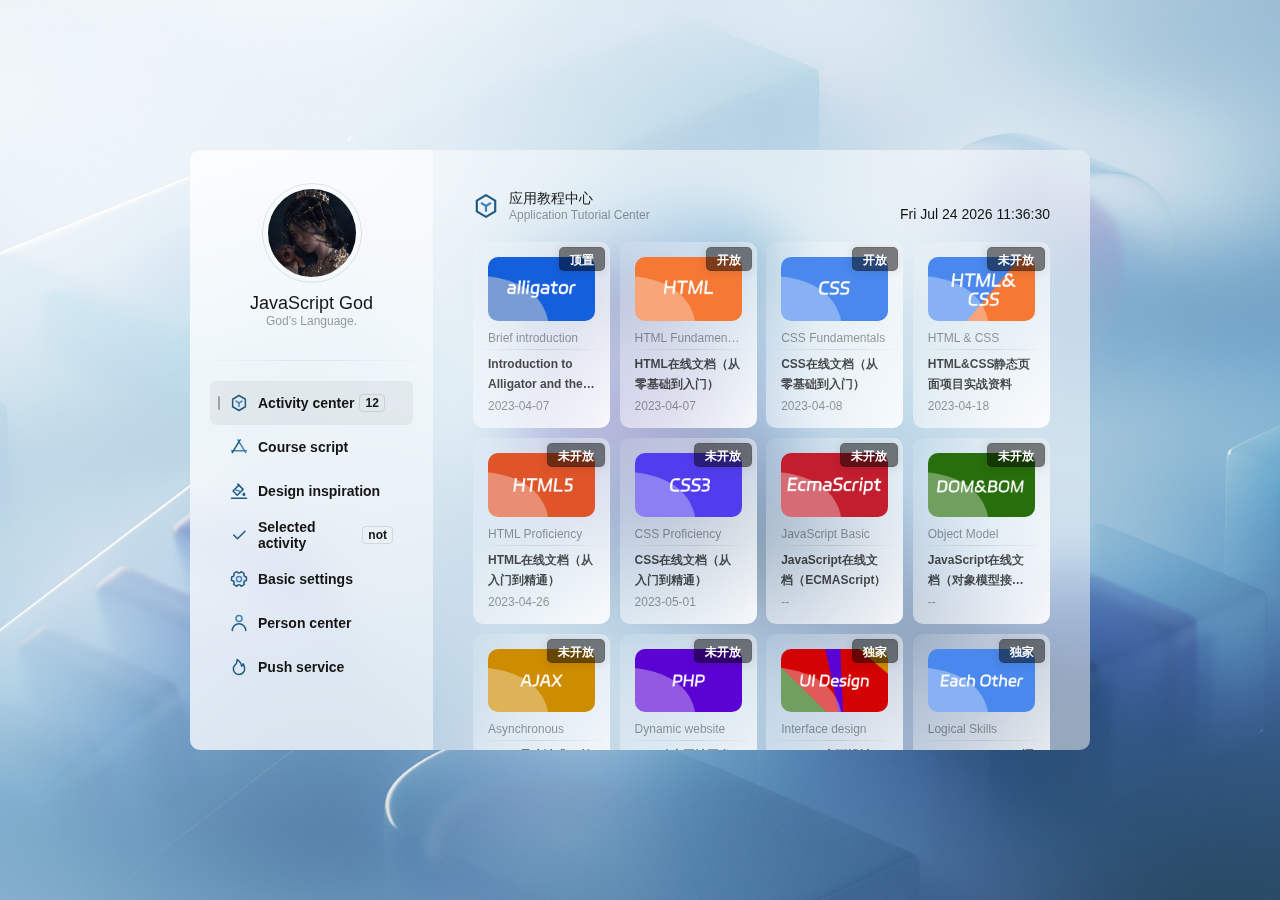
==== index.html @ 391b3047 "alligator" ====
<!doctype html>
<html lang="en">
<head>
  <meta charset="utf-8">
  <meta name="viewport" content="width=device-width, user-scalable=no, initial-scale=1.0, maximum-scale=1.0, minimum-scale=1.0">
  <meta http-equiv="X-UA-Compatible" content="ie=edge">
  <meta name="application-name" content="Simple-element-project-T40">
  <meta name="author" content="qq(2499857343@qq.com) & wechat(h3034962808)">
  <meta name="keywords" content="alligator, simple, element, design, assembly, javascript, css, ui">
  <meta name="description" content="Simple-element, Design is so simple!">
  <meta name="google" content="notranslate">
  <!-- # import list -->
  <link rel="shortcut icon" href="./src/images/favicon.png">
  <link rel="stylesheet" href="./assembly/simple-element.css">
  <link rel="stylesheet" href="./assembly/simple-element-animation.css">
  <link rel="stylesheet" href="./src/assets/main.css">
  <script src="./assembly/jquery.js"></script>
  <script src="./assembly/simple-element.js"></script>
  <script src="./dispose.js"></script>
  <script src="./src/JavaScript/appData.js"></script>
  <script src="./src/JavaScript/main.js"></script>
  <title>Simple element project T40</title>
</head>
<body>
  <div class="container flex x-space" data-state="no">
    <div class="container-nav-column">
      <div class="header flex-xys-center flex-wrap">
        <div class="head-sculpture">
          <img src="" alt="not">
        </div>
        <div class="nickname">
          <!--Not a nickname-->
        </div>
        <div class="description">
          <!--Not a description-->
        </div>
      </div>
      <div class="split-line">
        <!--middle split-line-->
      </div>
      <div class="main-navigation">
        <div class="slide-block">
          <!--slide block-->
        </div>
        <div class="des-block">
          <!--des block-->
        </div>
        <div class="main-navigation-list">
          <!--navigation items-->
        </div>
      </div>
    </div>
    <div class="container-content">
      <div class="loading"></div>
      <iframe src="" frameborder="0" id="page_frame">
        <!--sub_page frame window-->
      </iframe>
    </div>
  </div>
</body>
</html>
---- assembly/simple-element.css ----
/*
  # Simple-element assembly v1.0.0
  # v1.0.0 - @Simpleton-element
  # @Alligator web-ui-element
  # author: wx(FordjQuery) | qq(2499857343@qq.com)
  # update: 2023-04-03
*/

:root {
  --themeColor: #151515;
  --themefont: Candara, Arial, Symbol, sans-serif, -apple-system;
  --lessfont: Bahnschrift, Arial, Symbol, sans-serif, -apple-system;
  --scrollPadding: 20px;
  --font-minSize: 12px;
  --font-defaultSize: 14px;
  --font-maxSize: 16px;
  --min-unit: 10px;
  --default-unit: 20px;
  --max-unit: 30px;
}

html {
  font-size: 16px;
}

/*scroll bar default*/


* {
  outline: none;
  transition: all .3s;
  background-color: transparent;
  text-decoration: none;
  font-family: var(--themefont);
  font-size: var(--font-defaultSize);
  color: var(--themeColor);
  vertical-align: middle;
  list-style: none;
  box-sizing: border-box;
  padding: 0;
  margin: 0;
}
.default-scroll {
  padding-right: var(--scrollPadding);
}
.default-scroll::-webkit-scrollbar {
  width: 5px;
  background-color: transparent;
}
.default-scroll::-webkit-scrollbar-thumb {
  background-color: rgba(0,0,0,.06);
  border-radius: 10px;
}


/*margin & padding*/
.ml-5 { margin-left: 5px }
.mr-5 { margin-right: 5px }
.mt-5 { margin-top: 5px }
.mb-5 { margin-bottom: 5px }

.ml-10 { margin-left: 10px }
.mr-10 { margin-right: 10px }
.mt-10 { margin-top: 10px }
.mb-10 { margin-bottom: 10px }

.ml-15 { margin-left: 15px }
.mr-15 { margin-right: 15px }
.mt-15 { margin-top: 15px }
.mb-15 { margin-bottom: 15px }

.ml-20 { margin-left: 20px }
.mr-20 { margin-right: 20px }
.mt-20 { margin-top: 20px }
.mb-20 { margin-bottom: 20px }

.m-5 { margin: 5px }
.m-10 { margin: 10px }
.m-15 { margin: 15px }
.m-20 { margin: 20px }


/*flex layout*/
.flex { display: flex }

.flex-wrap { flex-wrap: wrap }

.x-center { justify-content: center }

.x-space { justify-content: space-between }

.x-start { justify-content: flex-start }

.x-end { justify-content: flex-end }

.y-center { align-items: center }

.y-start { align-items: flex-start }

.y-end { align-items: flex-end }

.ys-center { align-content: center }

.ys-space { align-content: space-between }

.ys-start { align-content: flex-start }

.ys-end { align-content: flex-end }

.flex-xy-center {
  display: flex;
  justify-content: center;
  align-items: center;
}

.flex-xys-center {
  display: flex;
  justify-content: center;
  align-content: center;
}

.flex-x-space-y-center {
  display: flex;
  justify-content: space-between;
  align-items: center;
}

.flex-x-space-ys-center {
  display: flex;
  justify-content: space-between;
  align-content: center;
}


/*split line*/
.split-line {
  width: 100%;
  height: 1px;
  background-image: linear-gradient(to right, transparent, rgba(30,91,130,.1), transparent);
}


/*default text style*/
b, em {
  display: block;
}
b {
  font-weight: 500;
  font-size: var(--font-defaultSize);
  font-family: Arial, sans-serif;
}

em {
  font-size: var(--font-minSize);
  font-style: normal;
  color: rgba(0,0,0,.4);
}


/*loading*/
.loading {
  width: 100%;
  height: 100%;
  position: fixed;
  left: 0;
  top: 0;
  display: none;
  justify-content: center;
  align-items: center;
  z-index: 10;
}

.loading.true {
  display: flex;
}

.loading svg > :nth-child(1) {
  transform-origin: center center;
  animation: 1s rotateLeft infinite;
}

.loading svg > :nth-child(2) {
  transform-origin: center center;
  animation: 1s rotateRight infinite;
}

.loading .load-text {
  margin-left: 10px;
  font-family: Candara, sans-serif;
  display: flex;
  justify-content: center;
  font-weight: 600;
  color: #1e5b82;
}

.loading .load-text span {
  animation: opacity 1s infinite;
  opacity: 0;
}
---- assembly/simple-element-animation.css ----
/*simple-element UI动画库*/
/*Simple-element animation library*/
/*version: v1.0.0*/
/*author: 2499857343@qq.com*/
/*update: 2023-04-03*/

@keyframes upSlide {
  from {
    opacity: 0;
    transform: translate(0, var(--default-unit));
  } to {
    opacity: 1;
    transform: translate(0, 0);
  }
}

@keyframes downSlide {
  from {
    opacity: 0;
    transform: translate(0, calc(var(--default-unit) * -1));
  } to {
    opacity: 1;
    transform: translate(0, 0);
  }
}

@keyframes leftSlide {
  from {
    opacity: 0;
    transform: translate(var(--default-unit), 0);
  } to {
    opacity: 1;
    transform: translate(0, 0);
  }
}

@keyframes rightSlide {
  from {
    opacity: 0;
    transform: translate(calc(var(--default-unit) * -1), 0);
  } to {
    opacity: 1;
    transform: translate(0, 0);
  }
}

@keyframes rotateLeft {
  from {
    transform: rotate(0deg);
  } to {
    transform: rotate(-360deg);
  }
}

@keyframes rotateRight {
  from {
    transform: rotate(0deg);
  } to {
      transform: rotate(360deg);
    }
}

@keyframes opacity {
  0% {
    opacity: 0;
  } 50% {
    opacity: 1;
  } 100% {
    opacity: 0;
  }
}
---- src/assets/main.css ----
body {
  height: 100vh;
  background: center center no-repeat;
  background-size: cover;
  transition: 0s;
}

.container {
  width: 900px;
  height: 600px;
  margin: 0 auto;
  position: relative;
  opacity: 0;
  top: calc(50vh - 300px);
  background-color: rgba(255,255,255,0.5);
  backdrop-filter: blur(25px);
  border-radius: 10px;
  overflow: hidden;
}

.container[data-state="ready"] {
  opacity: 1;
  animation: upSlide .4s;
}

.container-nav-column {
  width: 27%;
  height: 100%;
  background-color: rgba(255,255,255, .5);
}

.container-nav-column .header {
  height: 35%;
}

.container-nav-column .head-sculpture {
  width: 100px;
  height: 100px;
  margin-bottom: 10px;
  cursor: pointer;
  transition: .2s;
  position: relative;
  padding: 5px;
  border-radius: 50%;
  border: 1px solid rgba(0,0,0,.1);
}

.container-nav-column .head-sculpture:hover {
  transform: scale(.96);
}

.container-nav-column .head-sculpture img {
  width: 100%;
  border-radius: 50%;
}

.container-nav-column .nickname, .container-nav-column .description {
  width: 100%;
  text-align: center;
}

.container-nav-column .nickname {
  font-size: 18px;
  font-family: var(--themefont);
}

.container-nav-column .description {
  font-size: 12px;
  font-family: var(--lessfont);
  color: rgba(0,0,0,.4);
}

.container-nav-column .main-navigation {
  position: relative;
  height: calc(65% - 1px);
  padding: 20px;
}

.navigation-item {
  width: 100%;
  height: 44px;
  display: flex;
  align-items: center;
  padding: 0 20px;
  font-weight: 600;
  position: relative;
  cursor: pointer;
  user-select: none;
}

.navigation-item img {
  margin-right: 10px;
  width: 18px;
}

.navigation-item .label {
  font-size: var(--font-minSize);
  font-family: var(--themefont);
  margin-left: 5px;
  border: 1px solid rgba(0,0,0,.1);
  padding: 1px 5px;
  border-radius: 4px;
}

.slide-block {
  width: calc(100% - 40px);
  height: 44px;
  background-color: rgba(0,0,0,.05);
  position: absolute;
  top: 20px;
  left: 20px;
  border-radius: 6px;
  transition: .2s;
  animation: downSlide .4s;
  animation-fill-mode: backwards;
  animation-delay: .4s;
}

.des-block {
  width: 2px;
  height: 14px;
  position: absolute;
  left: 28px;
  top: 0;
  background-color: rgba(0,0,0,.3);
  transition: .6s;
  border-radius: 10px;
  animation: downSlide .6s;
  animation-fill-mode: backwards;
  animation-delay: .6s;
}

.container-content {
  width: 73%;
  height: 100%;
  position: relative;
}

.loading {
  position: absolute;
}

#page_frame {
  width: 100%;
  height: 100%;
}
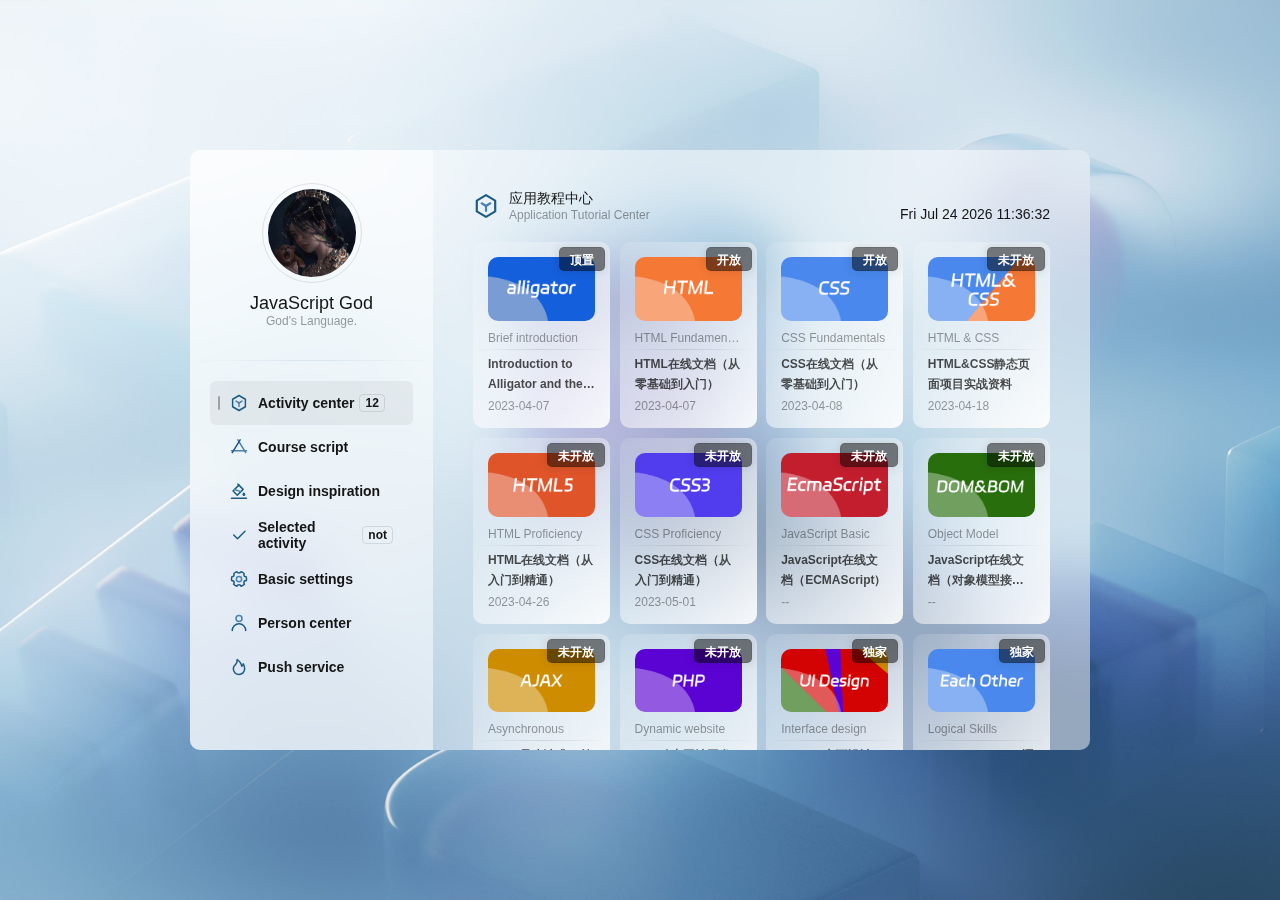
==== commit 27558fa7: "Update index.html" ====
--- a/index.html
+++ b/index.html
@@ -10,7 +10,7 @@
   <meta name="description" content="Simple-element, Design is so simple!">
   <meta name="google" content="notranslate">
   <!-- # import list -->
-  <link rel="shortcut icon" href="./src/images/favicon.png">
+  <link rel="shortcut icon" href="https://gitee.com/hdf3243/images/raw/master/images/favicon.png">
   <link rel="stylesheet" href="./assembly/simple-element.css">
   <link rel="stylesheet" href="./assembly/simple-element-animation.css">
   <link rel="stylesheet" href="./src/assets/main.css">
@@ -58,4 +58,4 @@
     </div>
   </div>
 </body>
-</html>+</html>
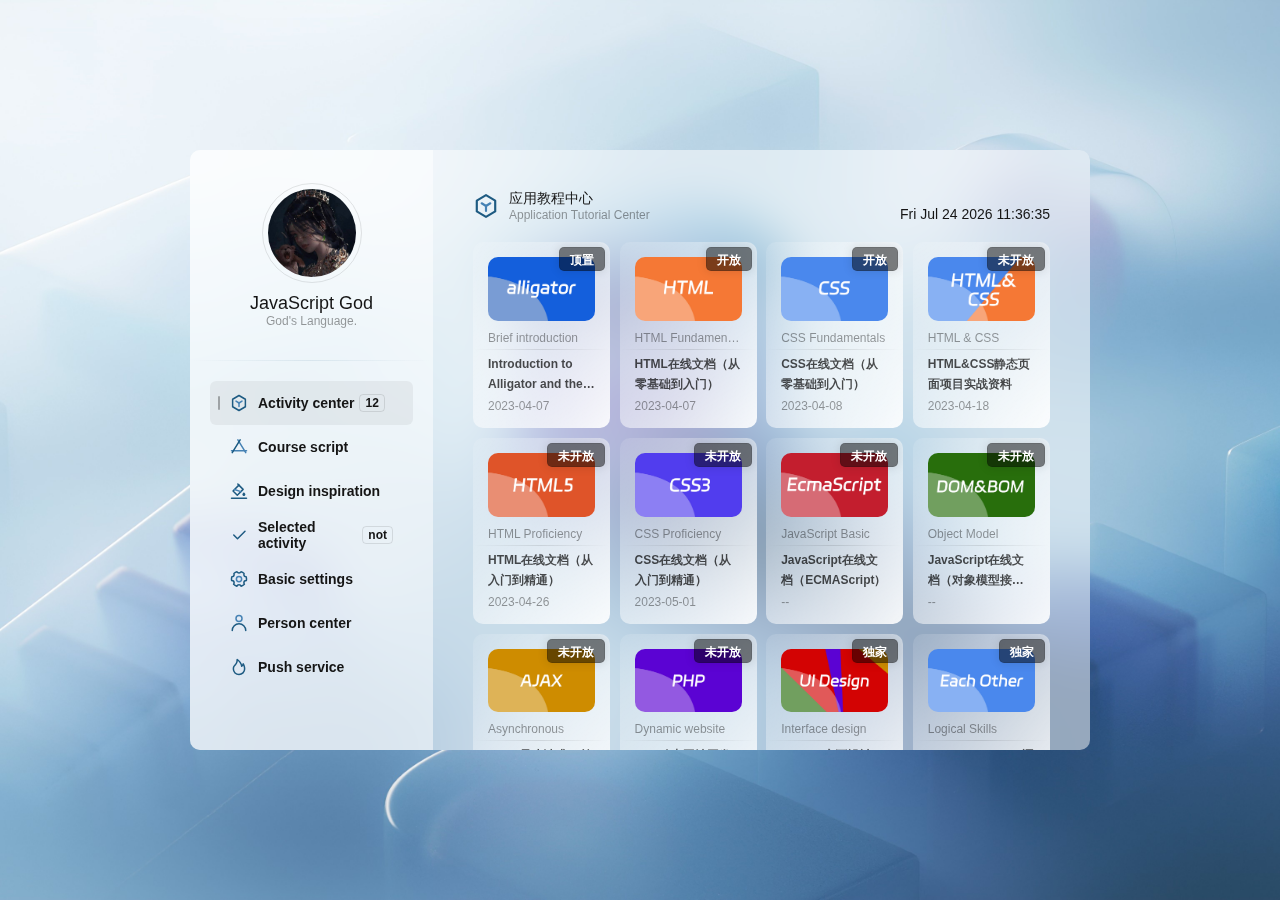
==== commit b8724f8c: "Update index.html" ====
--- a/index.html
+++ b/index.html
@@ -19,7 +19,7 @@
   <script src="./dispose.js"></script>
   <script src="./src/JavaScript/appData.js"></script>
   <script src="./src/JavaScript/main.js"></script>
-  <title>Simple element project T40</title>
+  <title>Simple element -Alligator</title>
 </head>
 <body>
   <div class="container flex x-space" data-state="no">
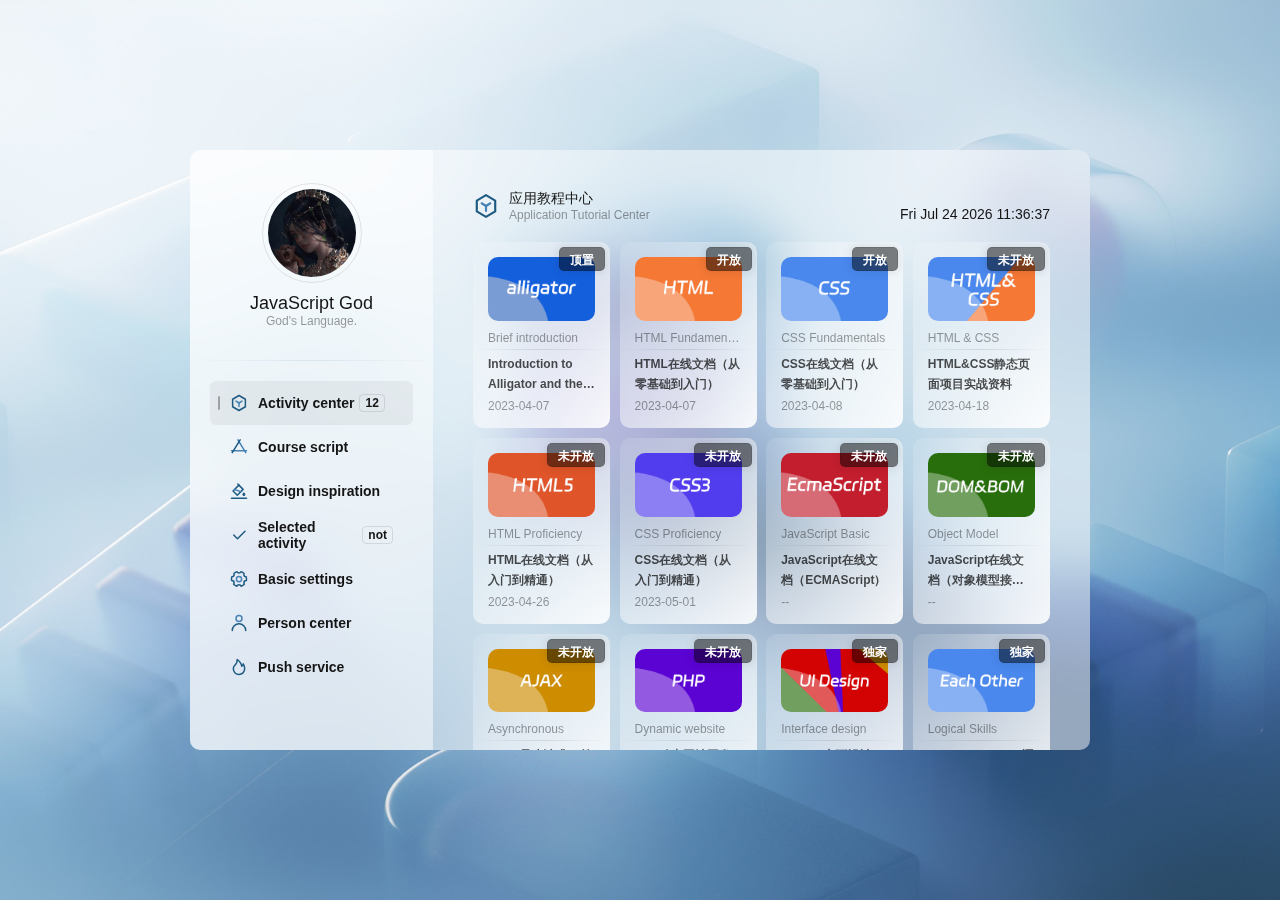
==== commit 8a93da26: "Update index.html" ====
--- a/index.html
+++ b/index.html
@@ -10,7 +10,7 @@
   <meta name="description" content="Simple-element, Design is so simple!">
   <meta name="google" content="notranslate">
   <!-- # import list -->
-  <link rel="shortcut icon" href="https://gitee.com/hdf3243/images/raw/master/images/favicon.png">
+  <link rel="shortcut icon" href="./src/images/favicon.png">
   <link rel="stylesheet" href="./assembly/simple-element.css">
   <link rel="stylesheet" href="./assembly/simple-element-animation.css">
   <link rel="stylesheet" href="./src/assets/main.css">
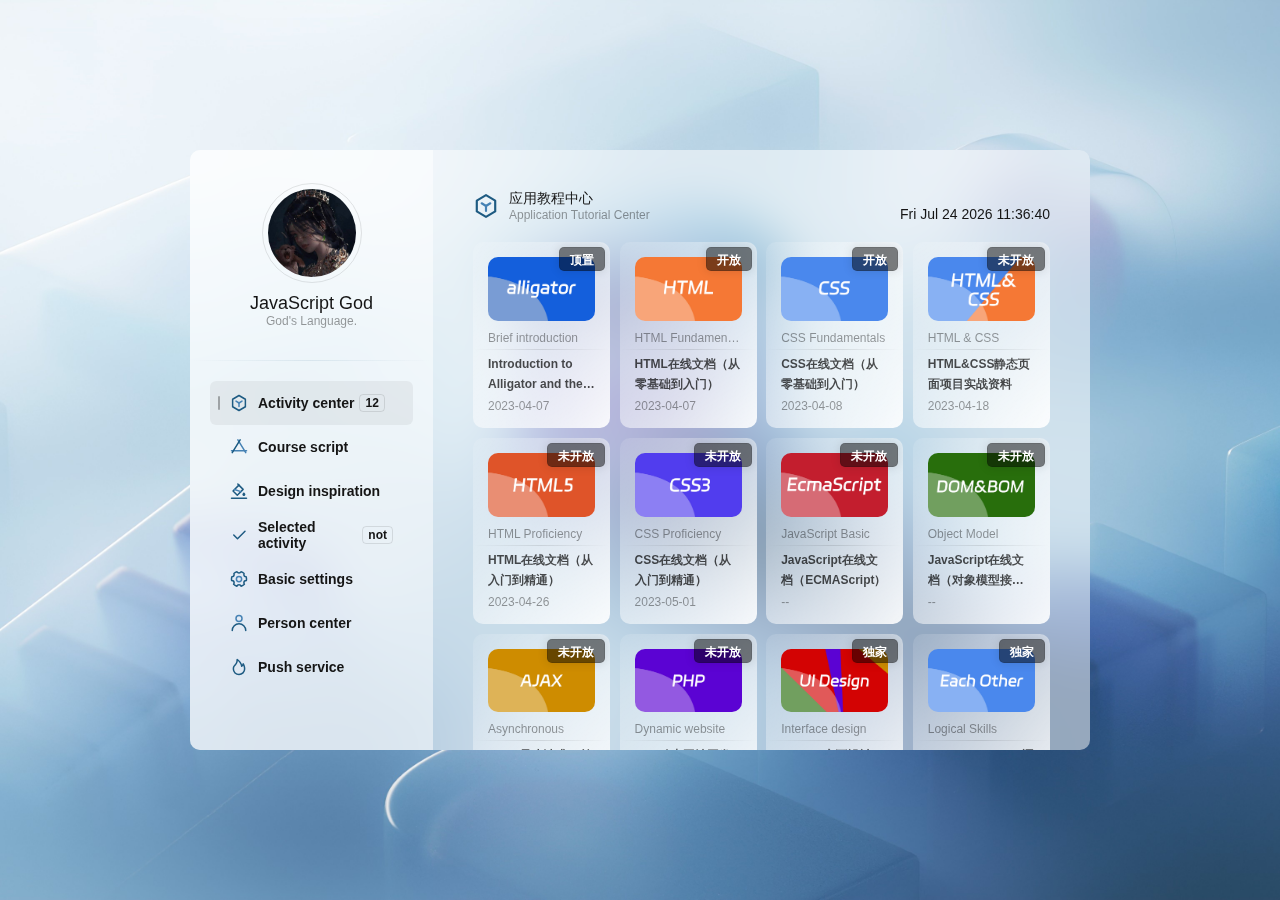
==== commit 8208af60: "Update index.html" ====
--- a/index.html
+++ b/index.html
@@ -10,7 +10,7 @@
   <meta name="description" content="Simple-element, Design is so simple!">
   <meta name="google" content="notranslate">
   <!-- # import list -->
-  <link rel="shortcut icon" href="./src/images/favicon.png">
+  <link rel="shortcut icon" href="./src/images/all_favicon.png">
   <link rel="stylesheet" href="./assembly/simple-element.css">
   <link rel="stylesheet" href="./assembly/simple-element-animation.css">
   <link rel="stylesheet" href="./src/assets/main.css">
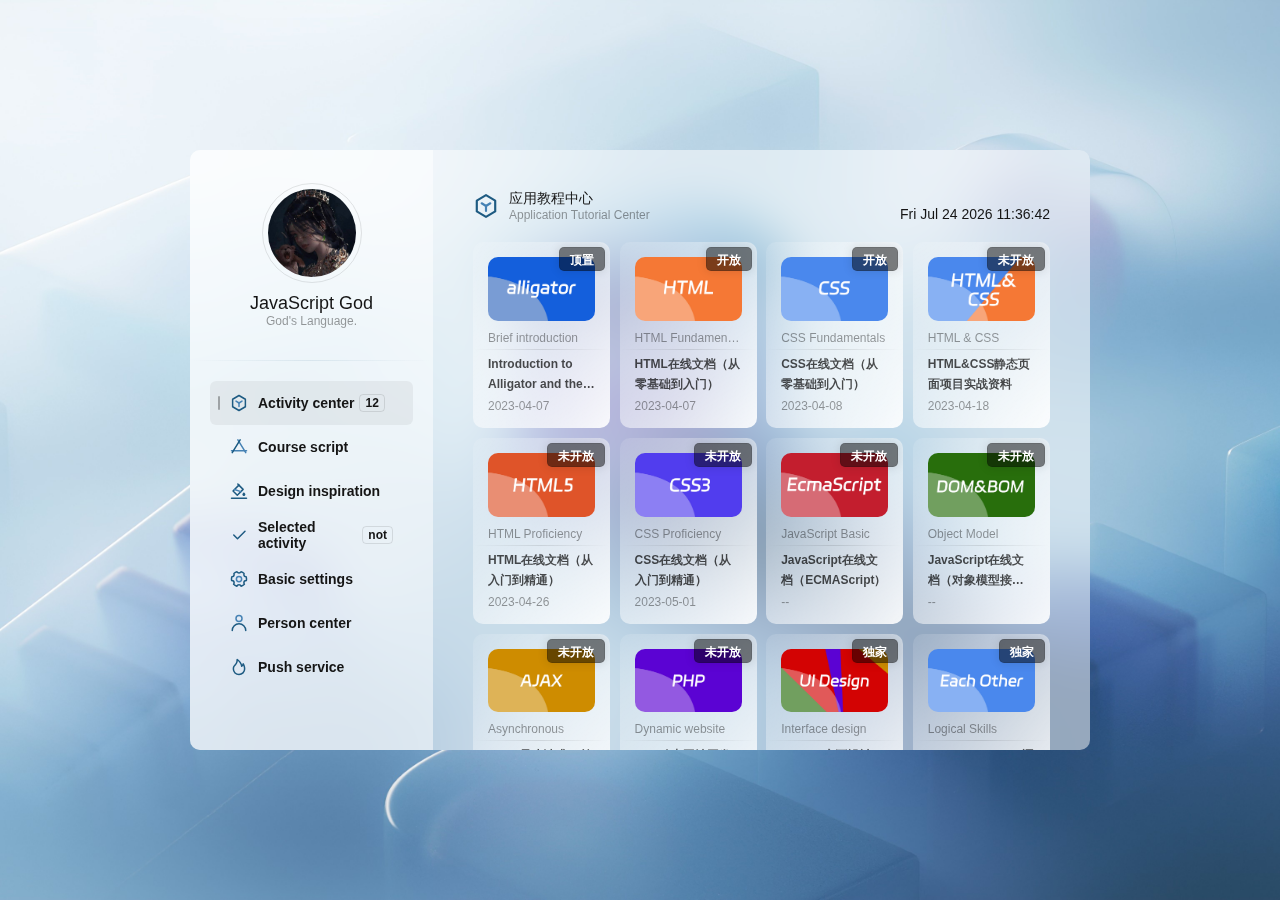
==== commit 3779e448: "Update index.html" ====
--- a/index.html
+++ b/index.html
@@ -19,7 +19,7 @@
   <script src="./dispose.js"></script>
   <script src="./src/JavaScript/appData.js"></script>
   <script src="./src/JavaScript/main.js"></script>
-  <title>Simple element -Alligator</title>
+  <title>Alligator</title>
 </head>
 <body>
   <div class="container flex x-space" data-state="no">
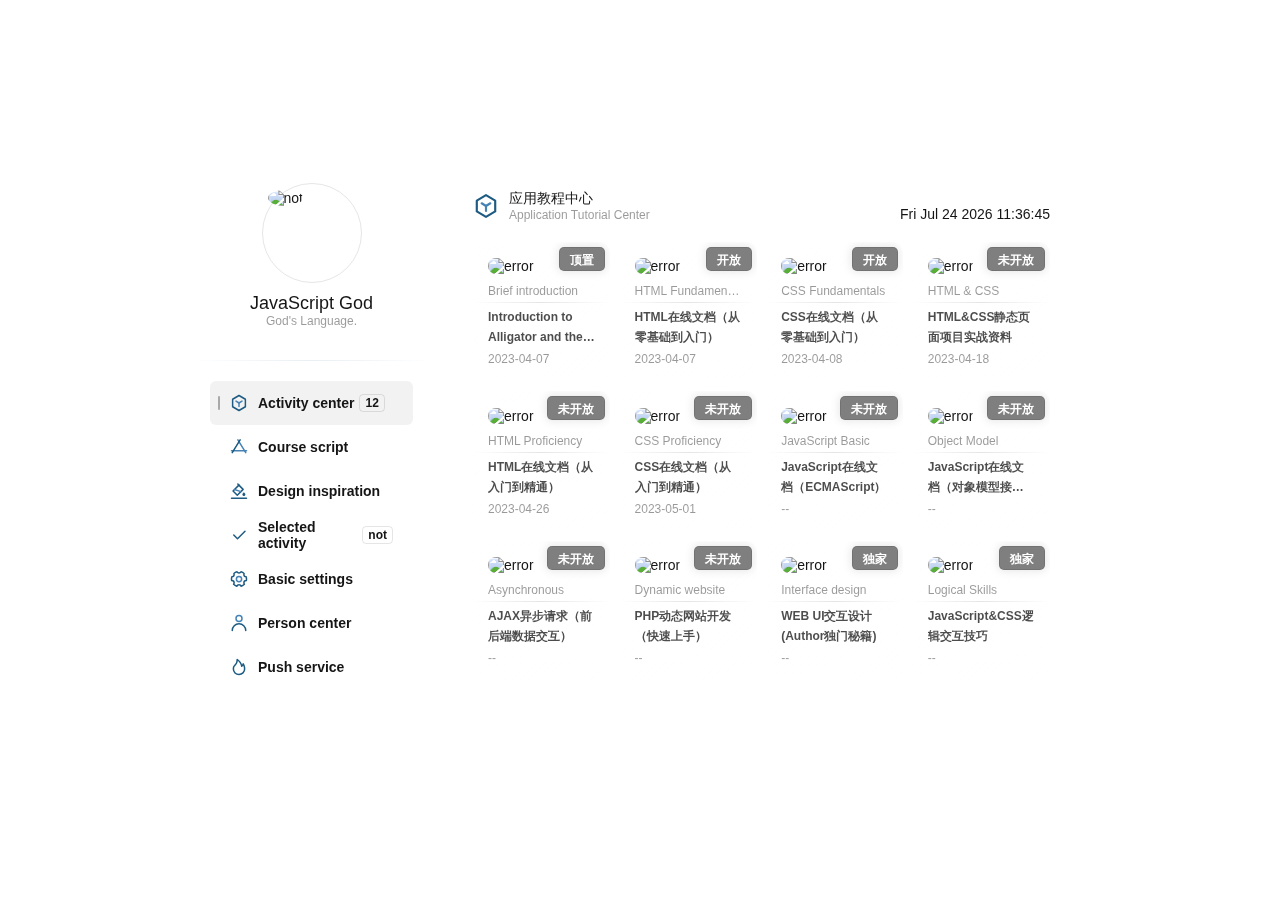
==== commit 83a677fb: "2" ====
--- a/index.html
+++ b/index.html
@@ -4,6 +4,9 @@
   <meta charset="utf-8">
   <meta name="viewport" content="width=device-width, user-scalable=no, initial-scale=1.0, maximum-scale=1.0, minimum-scale=1.0">
   <meta http-equiv="X-UA-Compatible" content="ie=edge">
+  <meta http-equiv="Cache-Control" content="no-cache, no-store, must-revalidate">
+  <meta http-equiv="Pragma" content="no-cache">
+  <meta http-equiv="Expires" content="0">
   <meta name="application-name" content="Simple-element-project-T40">
   <meta name="author" content="qq(2499857343@qq.com) & wechat(h3034962808)">
   <meta name="keywords" content="alligator, simple, element, design, assembly, javascript, css, ui">
